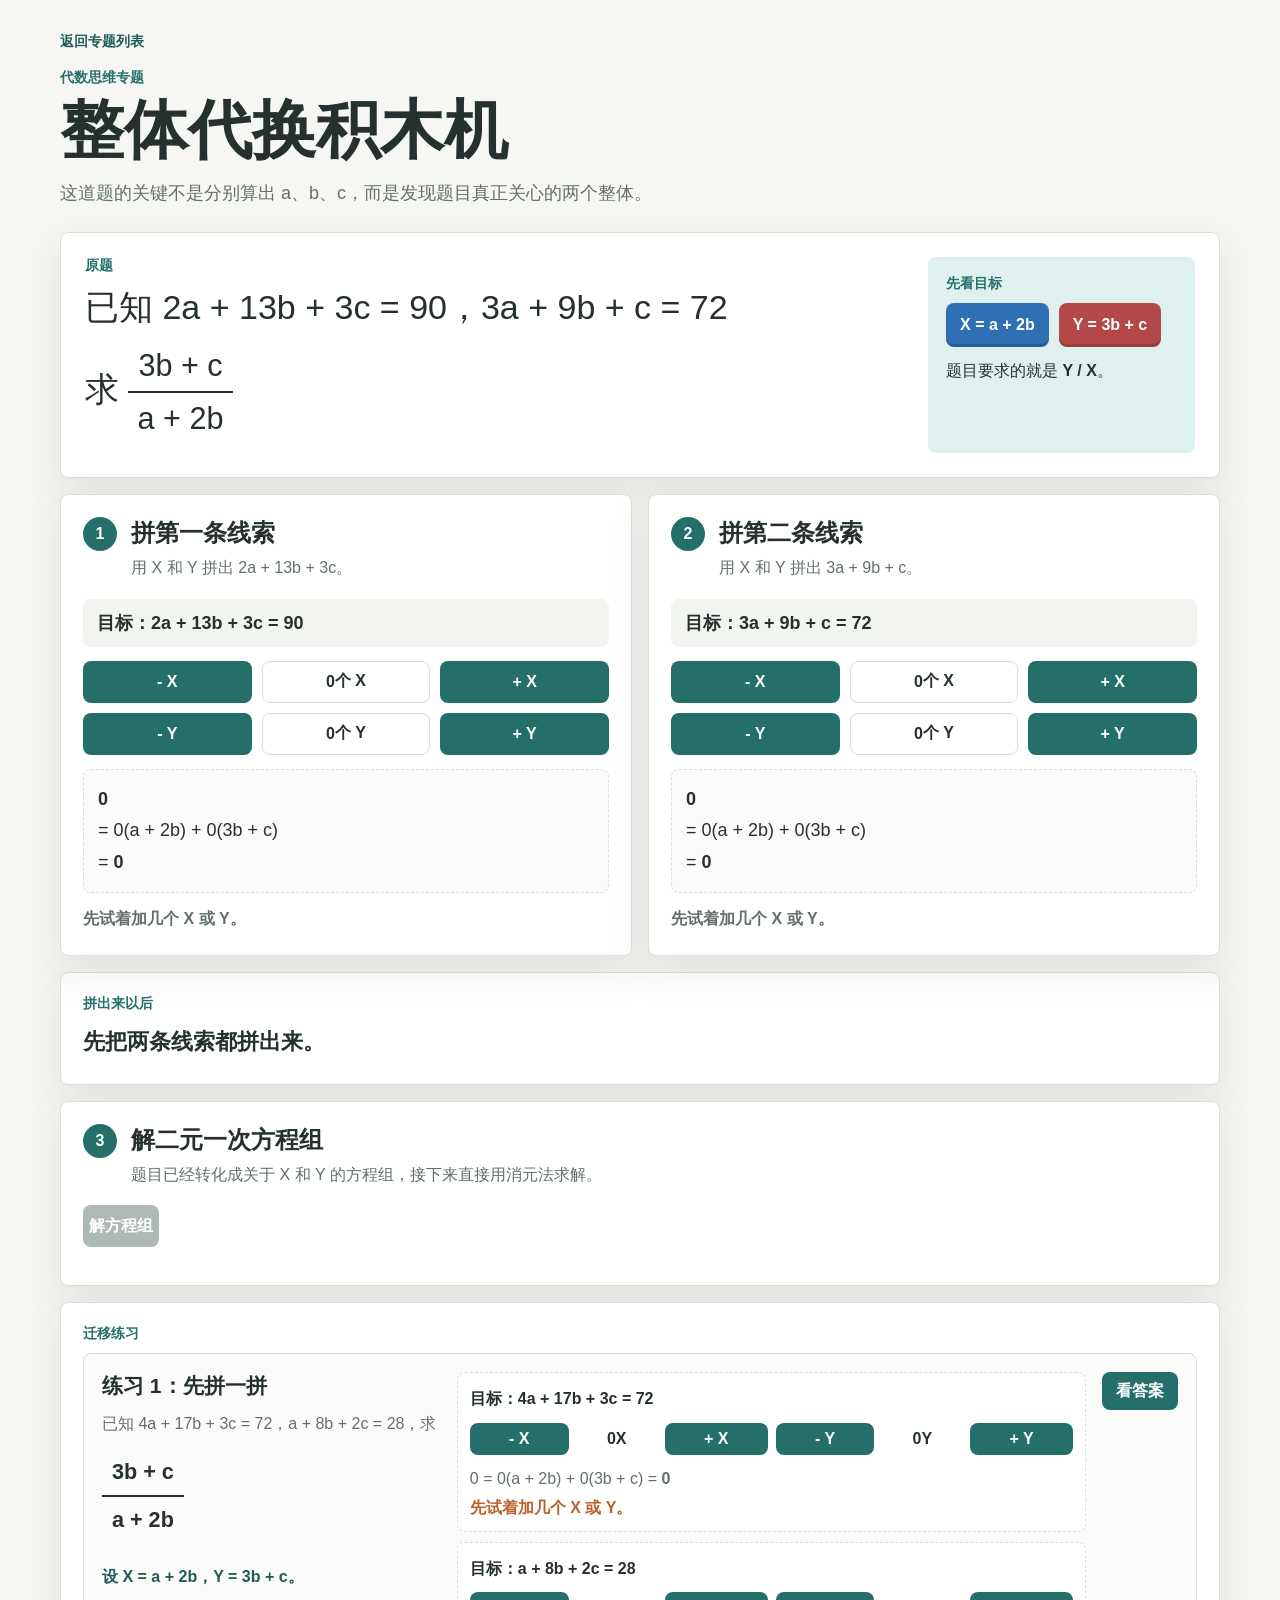
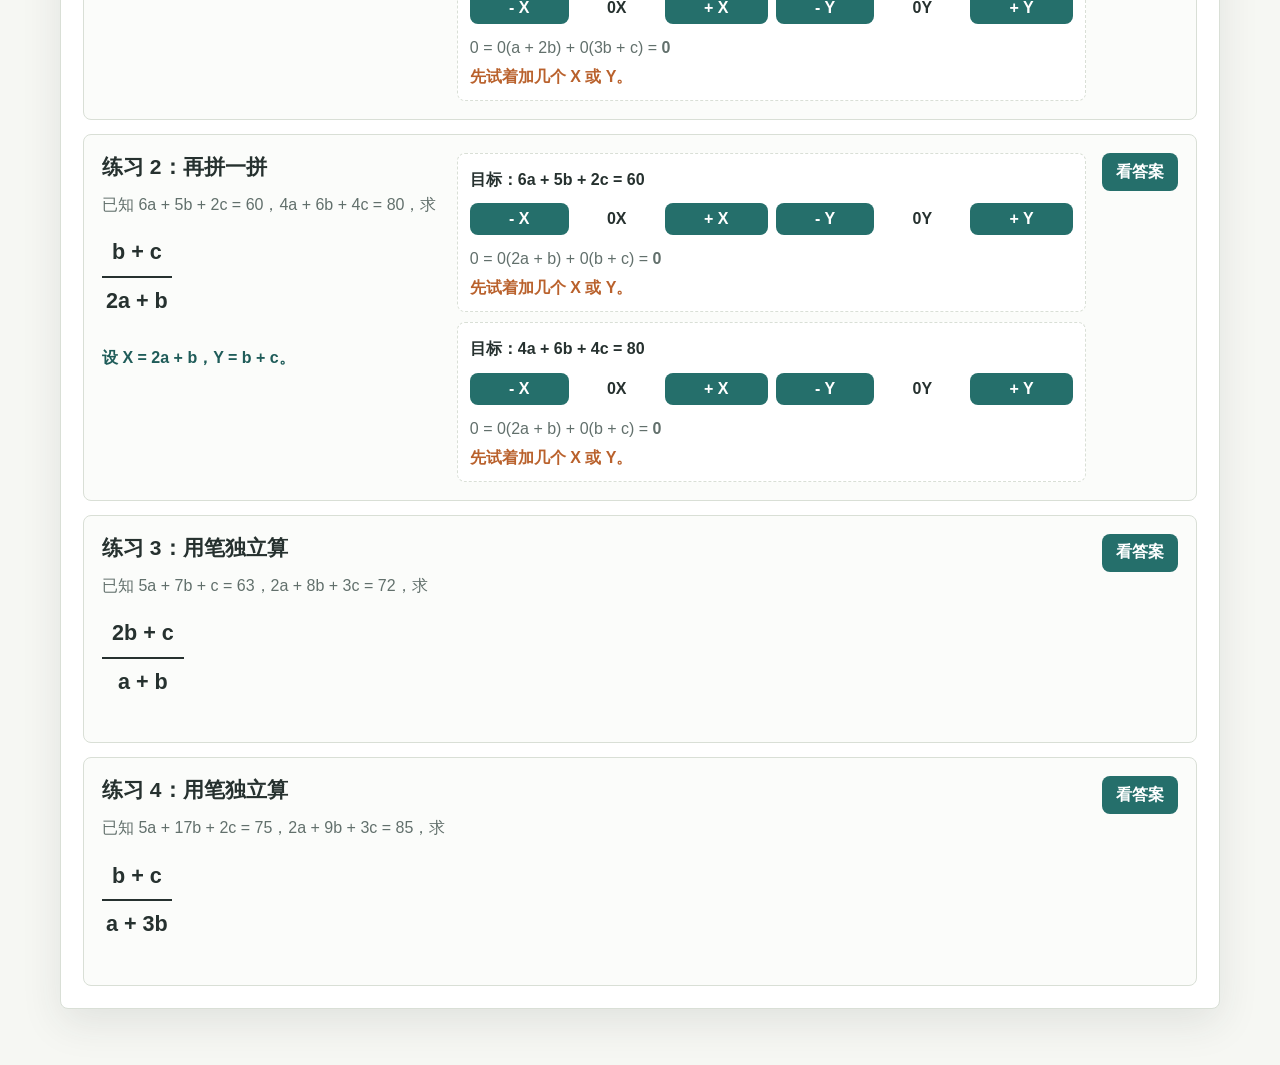
==== topics/01_algebra-substitution/index.html @ 080b40d2 "Add first algebra substitution lab" ====
<!doctype html>
<html lang="zh-CN">
  <head>
    <meta charset="utf-8">
    <meta name="viewport" content="width=device-width, initial-scale=1">
    <title>整体代换积木机</title>
    <link rel="stylesheet" href="../../assets/styles/base.css">
    <link rel="stylesheet" href="style.css">
  </head>
  <body>
    <main class="lab-shell">
      <header class="lab-header">
        <a class="back-link" href="../../index.html">返回专题列表</a>
        <p class="eyebrow">代数思维专题</p>
        <h1>整体代换积木机</h1>
        <p class="intro-text">
          这道题的关键不是分别算出 a、b、c，而是发现题目真正关心的两个整体。
        </p>
      </header>

      <section class="problem-panel" aria-label="原题">
        <div>
          <p class="section-label">原题</p>
          <p class="formula">已知 2a + 13b + 3c = 90，3a + 9b + c = 72</p>
          <p class="formula">求 <span class="fraction"><span>3b + c</span><span>a + 2b</span></span></p>
        </div>
        <div class="idea-box">
          <p class="section-label">先看目标</p>
          <div class="block-row">
            <span class="math-block blue">X = a + 2b</span>
            <span class="math-block red">Y = 3b + c</span>
          </div>
          <p>题目要求的就是 <strong>Y / X</strong>。</p>
        </div>
      </section>

      <section class="workspace">
        <article class="step-card">
          <div class="step-head">
            <span class="step-number">1</span>
            <div>
              <h2>拼第一条线索</h2>
              <p>用 X 和 Y 拼出 2a + 13b + 3c。</p>
            </div>
          </div>
          <div class="target-line">目标：2a + 13b + 3c = 90</div>
          <div class="builder" data-builder="first">
            <div class="controls">
              <button type="button" data-action="minus-x">- X</button>
              <span class="count-pill"><span data-count="x">0</span> 个 X</span>
              <button type="button" data-action="plus-x">+ X</button>
              <button type="button" data-action="minus-y">- Y</button>
              <span class="count-pill"><span data-count="y">0</span> 个 Y</span>
              <button type="button" data-action="plus-y">+ Y</button>
            </div>
            <div class="expanded" data-expanded></div>
            <div class="match-status" data-status></div>
          </div>
        </article>

        <article class="step-card">
          <div class="step-head">
            <span class="step-number">2</span>
            <div>
              <h2>拼第二条线索</h2>
              <p>用 X 和 Y 拼出 3a + 9b + c。</p>
            </div>
          </div>
          <div class="target-line">目标：3a + 9b + c = 72</div>
          <div class="builder" data-builder="second">
            <div class="controls">
              <button type="button" data-action="minus-x">- X</button>
              <span class="count-pill"><span data-count="x">0</span> 个 X</span>
              <button type="button" data-action="plus-x">+ X</button>
              <button type="button" data-action="minus-y">- Y</button>
              <span class="count-pill"><span data-count="y">0</span> 个 Y</span>
              <button type="button" data-action="plus-y">+ Y</button>
            </div>
            <div class="expanded" data-expanded></div>
            <div class="match-status" data-status></div>
          </div>
        </article>
      </section>

      <section class="reduced-panel" aria-live="polite">
        <p class="section-label">拼出来以后</p>
        <div id="reducedEquations" class="reduced-equations">
          先把两条线索都拼出来。
        </div>
      </section>

      <section class="solver-panel">
        <div class="step-head">
          <span class="step-number">3</span>
          <div>
            <h2>解二元一次方程组</h2>
            <p>题目已经转化成关于 X 和 Y 的方程组，接下来直接用消元法求解。</p>
          </div>
        </div>

        <button id="solveButton" class="primary-action" type="button" disabled>解方程组</button>
        <div id="solutionSteps" class="solution-steps"></div>
      </section>

      <section class="practice-panel">
        <p class="section-label">迁移练习</p>
        <div class="practice-list">
          <article class="practice-card practice-card-guided" data-practice="practice-1">
            <div class="practice-main">
              <h2>练习 1：先拼一拼</h2>
              <p>已知 4a + 17b + 3c = 72，a + 8b + 2c = 28，求</p>
              <p class="practice-target">
                <span class="fraction"><span>3b + c</span><span>a + 2b</span></span>
              </p>
              <p class="practice-hint">设 X = a + 2b，Y = 3b + c。</p>
            </div>
            <div class="practice-builders">
              <div class="mini-builder" data-practice-builder="practice-1-a">
                <p class="mini-target">目标：4a + 17b + 3c = 72</p>
                <div class="mini-controls">
                  <button type="button" data-action="minus-x">- X</button>
                  <span><span data-count="x">0</span>X</span>
                  <button type="button" data-action="plus-x">+ X</button>
                  <button type="button" data-action="minus-y">- Y</button>
                  <span><span data-count="y">0</span>Y</span>
                  <button type="button" data-action="plus-y">+ Y</button>
                </div>
                <div class="mini-expanded" data-expanded></div>
                <div class="mini-status" data-status></div>
              </div>
              <div class="mini-builder" data-practice-builder="practice-1-b">
                <p class="mini-target">目标：a + 8b + 2c = 28</p>
                <div class="mini-controls">
                  <button type="button" data-action="minus-x">- X</button>
                  <span><span data-count="x">0</span>X</span>
                  <button type="button" data-action="plus-x">+ X</button>
                  <button type="button" data-action="minus-y">- Y</button>
                  <span><span data-count="y">0</span>Y</span>
                  <button type="button" data-action="plus-y">+ Y</button>
                </div>
                <div class="mini-expanded" data-expanded></div>
                <div class="mini-status" data-status></div>
              </div>
            </div>
            <button type="button" data-toggle-answer="practice-1">看答案</button>
            <div id="practice-1" class="practice-answer" hidden>
              设 X = a + 2b，Y = 3b + c。原条件变成 4X + 3Y = 72，X + 2Y = 28。
              解得 X = 12，Y = 8，所以 Y / X = 2 / 3。
            </div>
          </article>

          <article class="practice-card practice-card-guided" data-practice="practice-2">
            <div class="practice-main">
              <h2>练习 2：再拼一拼</h2>
              <p>已知 6a + 5b + 2c = 60，4a + 6b + 4c = 80，求</p>
              <p class="practice-target">
                <span class="fraction"><span>b + c</span><span>2a + b</span></span>
              </p>
              <p class="practice-hint">设 X = 2a + b，Y = b + c。</p>
            </div>
            <div class="practice-builders">
              <div class="mini-builder" data-practice-builder="practice-2-a">
                <p class="mini-target">目标：6a + 5b + 2c = 60</p>
                <div class="mini-controls">
                  <button type="button" data-action="minus-x">- X</button>
                  <span><span data-count="x">0</span>X</span>
                  <button type="button" data-action="plus-x">+ X</button>
                  <button type="button" data-action="minus-y">- Y</button>
                  <span><span data-count="y">0</span>Y</span>
                  <button type="button" data-action="plus-y">+ Y</button>
                </div>
                <div class="mini-expanded" data-expanded></div>
                <div class="mini-status" data-status></div>
              </div>
              <div class="mini-builder" data-practice-builder="practice-2-b">
                <p class="mini-target">目标：4a + 6b + 4c = 80</p>
                <div class="mini-controls">
                  <button type="button" data-action="minus-x">- X</button>
                  <span><span data-count="x">0</span>X</span>
                  <button type="button" data-action="plus-x">+ X</button>
                  <button type="button" data-action="minus-y">- Y</button>
                  <span><span data-count="y">0</span>Y</span>
                  <button type="button" data-action="plus-y">+ Y</button>
                </div>
                <div class="mini-expanded" data-expanded></div>
                <div class="mini-status" data-status></div>
              </div>
            </div>
            <button type="button" data-toggle-answer="practice-2">看答案</button>
            <div id="practice-2" class="practice-answer" hidden>
              设 X = 2a + b，Y = b + c。原条件变成 3X + 2Y = 60，2X + 4Y = 80。
              解得 X = 10，Y = 15，所以 Y / X = 3 / 2。
            </div>
          </article>

          <article class="practice-card">
            <div class="practice-main">
              <h2>练习 3：用笔独立算</h2>
              <p>已知 5a + 7b + c = 63，2a + 8b + 3c = 72，求</p>
              <p class="practice-target">
                <span class="fraction"><span>2b + c</span><span>a + b</span></span>
              </p>
            </div>
            <button type="button" data-toggle-answer="practice-3">看答案</button>
            <div id="practice-3" class="practice-answer" hidden>
              设 X = a + b，Y = 2b + c。原条件变成 5X + Y = 63，2X + 3Y = 72。
              解得 X = 9，Y = 18，所以 Y / X = 2。
            </div>
          </article>

          <article class="practice-card">
            <div class="practice-main">
              <h2>练习 4：用笔独立算</h2>
              <p>已知 5a + 17b + 2c = 75，2a + 9b + 3c = 85，求</p>
              <p class="practice-target">
                <span class="fraction"><span>b + c</span><span>a + 3b</span></span>
              </p>
            </div>
            <button type="button" data-toggle-answer="practice-4">看答案</button>
            <div id="practice-4" class="practice-answer" hidden>
              设 X = a + 3b，Y = b + c。原条件变成 5X + 2Y = 75，2X + 3Y = 85。
              解得 X = 5，Y = 25，所以 Y / X = 5。
            </div>
          </article>
        </div>
      </section>
    </main>

    <script src="main.js"></script>
  </body>
</html>
---- assets/styles/base.css ----
:root {
  color-scheme: light;
  --bg: #f6f7f3;
  --panel: #ffffff;
  --ink: #26312f;
  --muted: #62706c;
  --line: #d9dfd6;
  --accent: #256f6b;
  --accent-strong: #1f5c59;
  --accent-soft: #dff1ee;
  --warn: #b9612c;
  --shadow: 0 14px 40px rgba(37, 49, 47, 0.1);
  font-family: "Microsoft YaHei", "PingFang SC", "Segoe UI", sans-serif;
}

* {
  box-sizing: border-box;
}

body {
  margin: 0;
  min-height: 100vh;
  background: var(--bg);
  color: var(--ink);
}

a {
  color: inherit;
  text-decoration: none;
}

button,
input {
  font: inherit;
}

.shell {
  width: min(1120px, calc(100vw - 32px));
  margin: 0 auto;
  padding: 48px 0;
}

.intro {
  max-width: 780px;
  margin-bottom: 28px;
}

.eyebrow {
  margin: 0 0 10px;
  color: var(--accent);
  font-size: 14px;
  font-weight: 700;
}

h1,
h2,
p {
  margin-top: 0;
}

h1 {
  margin-bottom: 14px;
  font-size: clamp(34px, 6vw, 64px);
  line-height: 1.05;
  letter-spacing: 0;
}

.intro-text {
  color: var(--muted);
  font-size: 18px;
  line-height: 1.75;
}

.topic-grid {
  display: grid;
  grid-template-columns: repeat(3, minmax(0, 1fr));
  gap: 16px;
}

.topic-card {
  min-height: 210px;
  padding: 22px;
  border: 1px solid var(--line);
  border-radius: 8px;
  background: var(--panel);
  box-shadow: var(--shadow);
}

.topic-card.is-ready {
  border-color: rgba(37, 111, 107, 0.4);
}

.topic-card h2 {
  margin-bottom: 12px;
  font-size: 24px;
  line-height: 1.25;
}

.topic-card p {
  color: var(--muted);
  line-height: 1.7;
}

.topic-status {
  display: inline-block;
  margin-bottom: 16px;
  color: var(--accent-strong);
  font-size: 13px;
  font-weight: 700;
}

@media (max-width: 820px) {
  .shell {
    width: min(100% - 24px, 680px);
    padding: 28px 0;
  }

  .topic-grid {
    grid-template-columns: 1fr;
  }
}
---- topics/01_algebra-substitution/style.css ----
.lab-shell {
  width: min(1160px, calc(100vw - 32px));
  margin: 0 auto;
  padding: 32px 0 56px;
}

.lab-header {
  max-width: 880px;
  margin-bottom: 22px;
}

.back-link {
  display: inline-flex;
  margin-bottom: 18px;
  color: var(--accent-strong);
  font-size: 14px;
  font-weight: 700;
}

.problem-panel,
.reduced-panel,
.solver-panel,
.practice-panel,
.step-card {
  border: 1px solid var(--line);
  border-radius: 8px;
  background: var(--panel);
  box-shadow: var(--shadow);
}

.problem-panel {
  display: grid;
  grid-template-columns: minmax(0, 1.7fr) minmax(240px, 0.55fr);
  gap: 18px;
  padding: 24px;
  margin-bottom: 16px;
}

.section-label {
  margin-bottom: 10px;
  color: var(--accent);
  font-size: 14px;
  font-weight: 800;
}

.formula {
  margin-bottom: 14px;
  font-size: clamp(22px, 4vw, 34px);
  line-height: 1.35;
}

.fraction {
  display: inline-grid;
  vertical-align: middle;
  text-align: center;
  font-size: 0.9em;
}

.fraction span:first-child {
  padding: 0 10px 5px;
  border-bottom: 2px solid currentColor;
}

.fraction span:last-child {
  padding-top: 5px;
}

.idea-box {
  padding: 18px;
  border-radius: 8px;
  background: var(--accent-soft);
}

.block-row {
  display: flex;
  flex-wrap: wrap;
  gap: 10px;
  margin-bottom: 14px;
}

.math-block {
  display: inline-flex;
  min-height: 44px;
  align-items: center;
  justify-content: center;
  padding: 10px 14px;
  border-radius: 8px;
  color: #fff;
  font-weight: 800;
  box-shadow: inset 0 -3px 0 rgba(0, 0, 0, 0.16);
}

.math-block.blue {
  background: #2f6fb3;
}

.math-block.red {
  background: #b44747;
}

.workspace {
  display: grid;
  grid-template-columns: repeat(2, minmax(0, 1fr));
  gap: 16px;
  margin-bottom: 16px;
}

.step-card,
.reduced-panel,
.solver-panel,
.practice-panel {
  padding: 22px;
}

.step-head {
  display: flex;
  gap: 14px;
  align-items: flex-start;
  margin-bottom: 18px;
}

.step-head h2 {
  margin-bottom: 6px;
  font-size: 24px;
}

.step-head p {
  margin-bottom: 0;
  color: var(--muted);
  line-height: 1.6;
}

.step-number {
  display: inline-flex;
  width: 34px;
  height: 34px;
  flex: 0 0 34px;
  align-items: center;
  justify-content: center;
  border-radius: 50%;
  background: var(--accent);
  color: #fff;
  font-weight: 800;
}

.target-line {
  margin-bottom: 14px;
  padding: 12px 14px;
  border-radius: 8px;
  background: #f2f4ef;
  font-size: 18px;
  font-weight: 800;
}

.controls {
  display: grid;
  grid-template-columns: repeat(3, minmax(0, 1fr));
  gap: 10px;
  margin-bottom: 14px;
}

.controls button,
.primary-action {
  min-height: 42px;
  border: 0;
  border-radius: 8px;
  background: var(--accent);
  color: #fff;
  cursor: pointer;
  font-weight: 800;
}

.controls button:hover,
.primary-action:hover {
  background: var(--accent-strong);
}

.controls button:disabled,
.primary-action:disabled {
  cursor: not-allowed;
  background: #aeb8b5;
}

.count-pill {
  display: inline-flex;
  min-height: 42px;
  align-items: center;
  justify-content: center;
  border: 1px solid var(--line);
  border-radius: 8px;
  background: #fff;
  font-weight: 800;
}

.expanded,
.match-status,
.reduced-equations,
.solution-steps {
  line-height: 1.75;
}

.expanded {
  min-height: 80px;
  padding: 14px;
  border: 1px dashed var(--line);
  border-radius: 8px;
  background: #fbfcfa;
  font-size: 18px;
}

.match-status {
  margin-top: 12px;
  color: var(--muted);
  font-weight: 700;
}

.match-status.success {
  color: var(--accent-strong);
}

.match-status.warning {
  color: var(--warn);
}

.reduced-panel,
.solver-panel {
  margin-bottom: 16px;
}

.reduced-equations {
  display: grid;
  gap: 8px;
  font-size: 22px;
  font-weight: 800;
}

.solution-steps {
  margin-top: 16px;
  display: grid;
  gap: 10px;
  font-size: 20px;
}

.solution-line {
  padding: 12px 14px;
  border-radius: 8px;
  background: #f2f4ef;
}

.answer-line {
  padding: 14px;
  border-radius: 8px;
  background: var(--accent-soft);
  color: var(--accent-strong);
  font-size: 24px;
  font-weight: 900;
}

.practice-list {
  display: grid;
  gap: 14px;
}

.practice-card {
  display: grid;
  grid-template-columns: minmax(220px, 0.7fr) minmax(0, 1.3fr) auto;
  gap: 16px;
  align-items: start;
  padding: 18px;
  border: 1px solid var(--line);
  border-radius: 8px;
  background: #fbfcfa;
}

.practice-card:not(.practice-card-guided) {
  grid-template-columns: minmax(0, 1fr) auto;
}

.practice-card h2 {
  margin-bottom: 10px;
  font-size: 21px;
}

.practice-card p {
  color: var(--muted);
  line-height: 1.7;
}

.practice-target {
  color: var(--ink) !important;
  font-size: 24px;
  font-weight: 800;
}

.practice-hint {
  color: var(--accent-strong) !important;
  font-weight: 800;
}

.practice-card button {
  min-height: 38px;
  margin-bottom: 12px;
  padding: 0 14px;
  border: 0;
  border-radius: 8px;
  background: var(--accent);
  color: #fff;
  cursor: pointer;
  font-weight: 800;
}

.practice-card button:hover {
  background: var(--accent-strong);
}

.practice-answer {
  padding: 12px;
  border-radius: 8px;
  background: var(--accent-soft);
  color: var(--accent-strong);
  font-weight: 700;
  line-height: 1.75;
}

.practice-answer {
  grid-column: 1 / -1;
}

.practice-builders {
  display: grid;
  gap: 10px;
}

.mini-builder {
  padding: 12px;
  border: 1px dashed var(--line);
  border-radius: 8px;
  background: #fff;
}

.mini-target {
  margin-bottom: 10px;
  color: var(--ink) !important;
  font-weight: 800;
}

.mini-controls {
  display: grid;
  grid-template-columns: repeat(6, minmax(0, auto));
  gap: 8px;
  align-items: center;
  margin-bottom: 10px;
}

.mini-controls button {
  min-height: 32px;
  margin: 0;
  padding: 0 9px;
}

.mini-controls span {
  font-weight: 800;
  text-align: center;
}

.mini-expanded {
  color: var(--muted);
  line-height: 1.7;
}

.mini-status {
  margin-top: 6px;
  color: var(--warn);
  font-weight: 800;
}

.mini-status.success {
  color: var(--accent-strong);
}

@media (max-width: 860px) {
  .problem-panel,
  .workspace,
  .practice-card,
  .practice-card:not(.practice-card-guided) {
    grid-template-columns: 1fr;
  }

  .controls {
    grid-template-columns: repeat(2, minmax(0, 1fr));
  }

  .mini-controls {
    grid-template-columns: repeat(3, minmax(0, 1fr));
  }
}
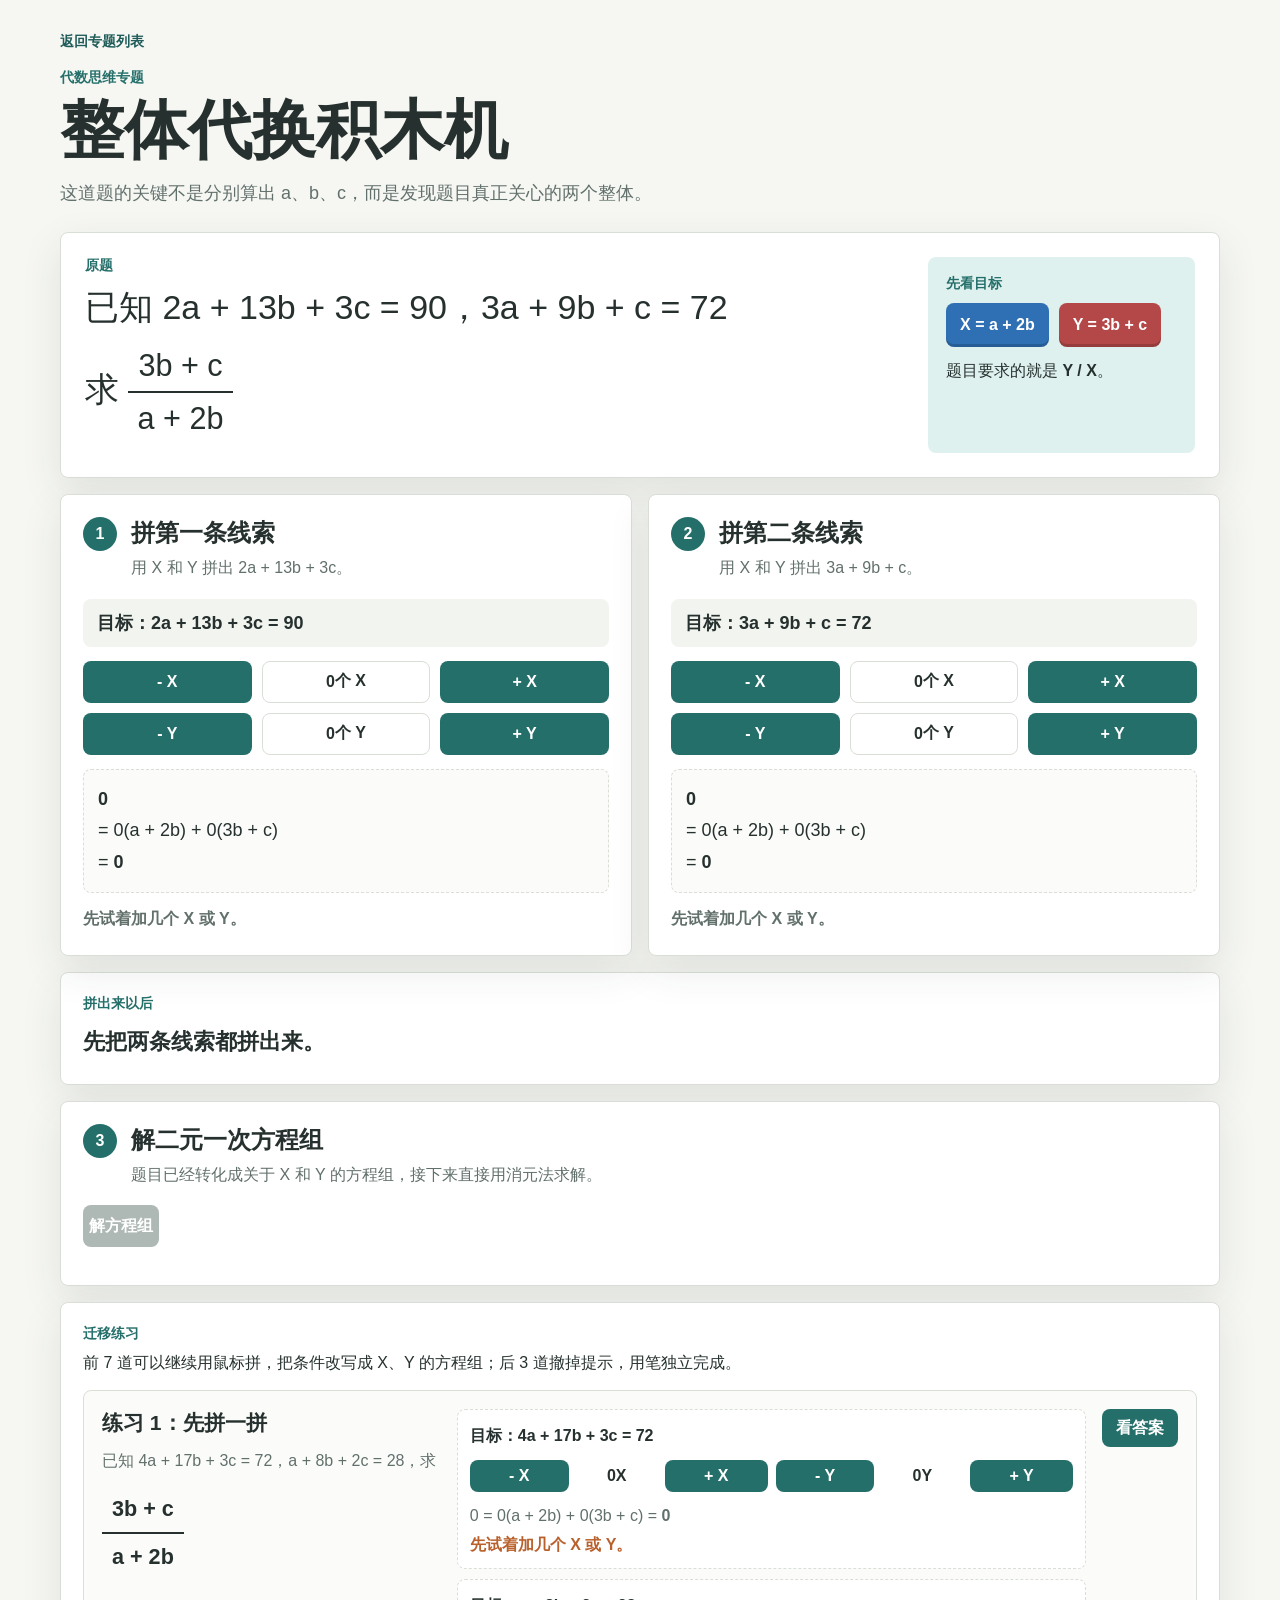
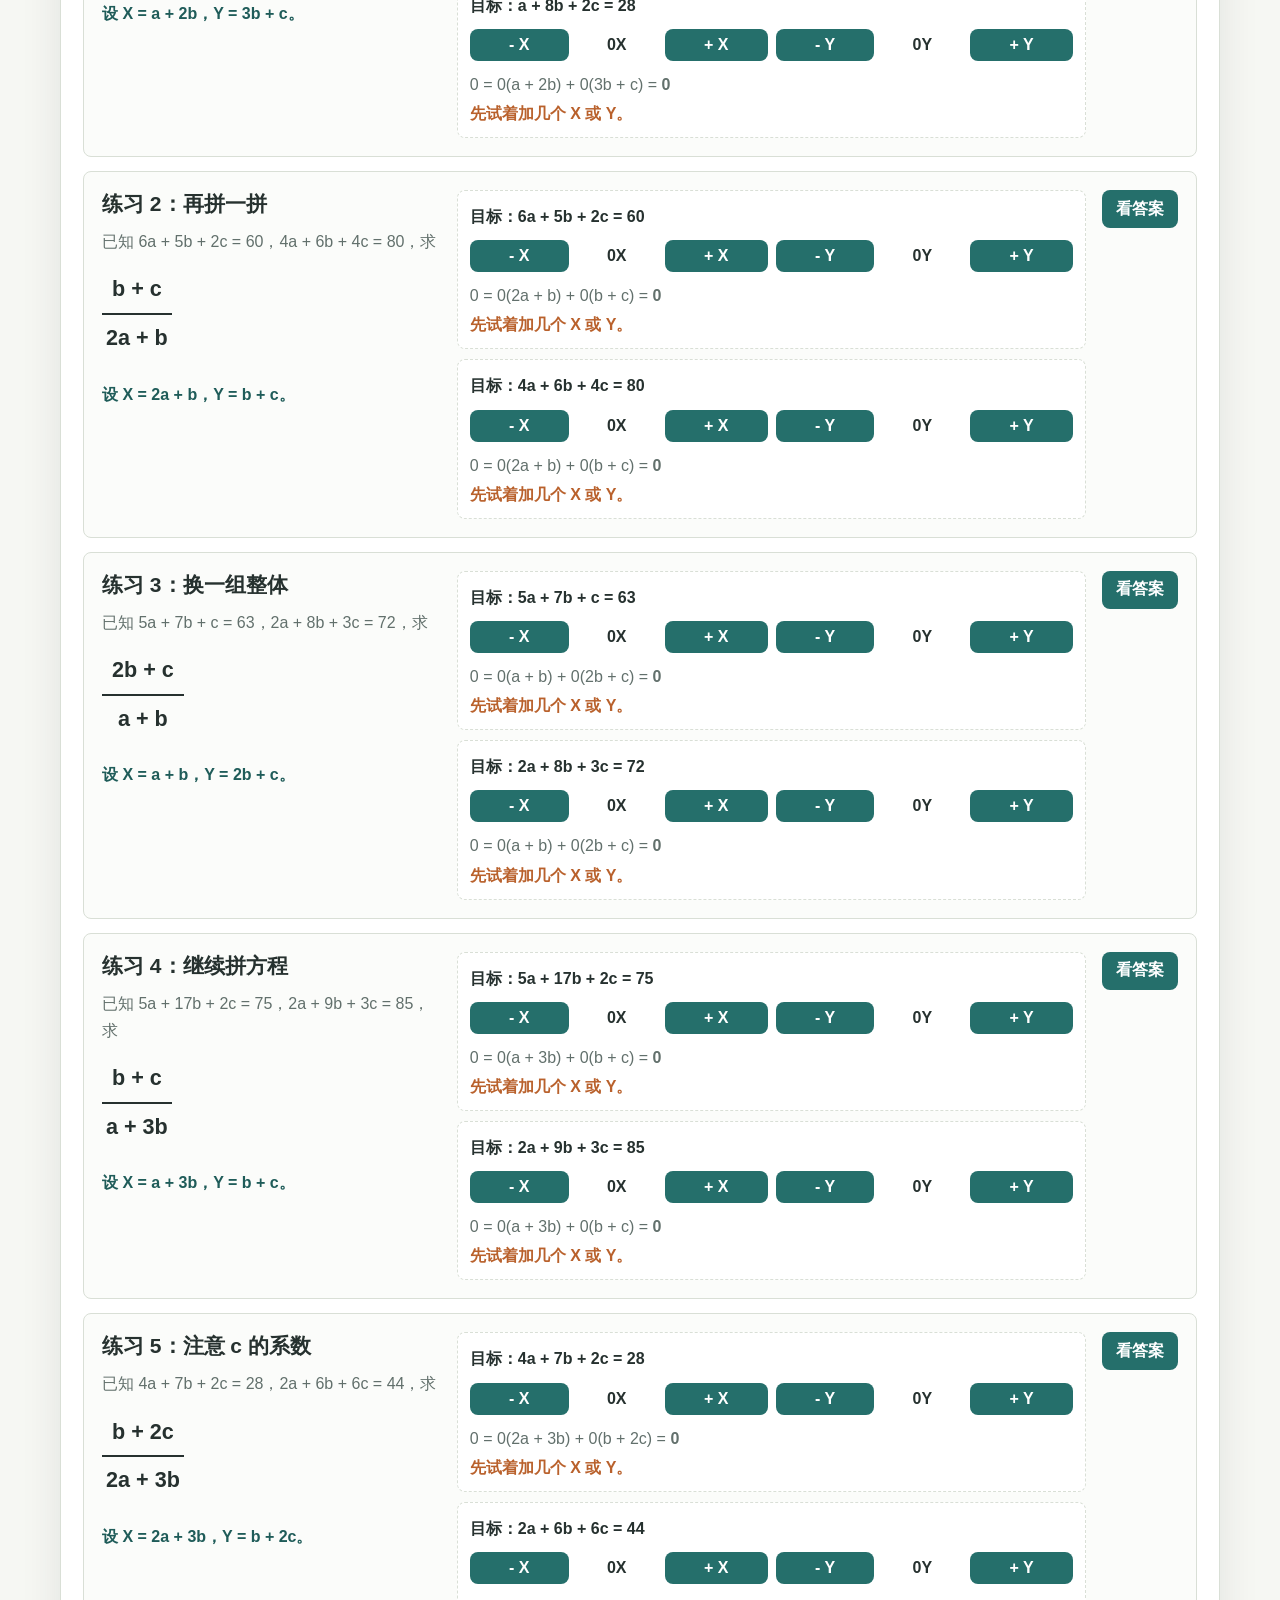
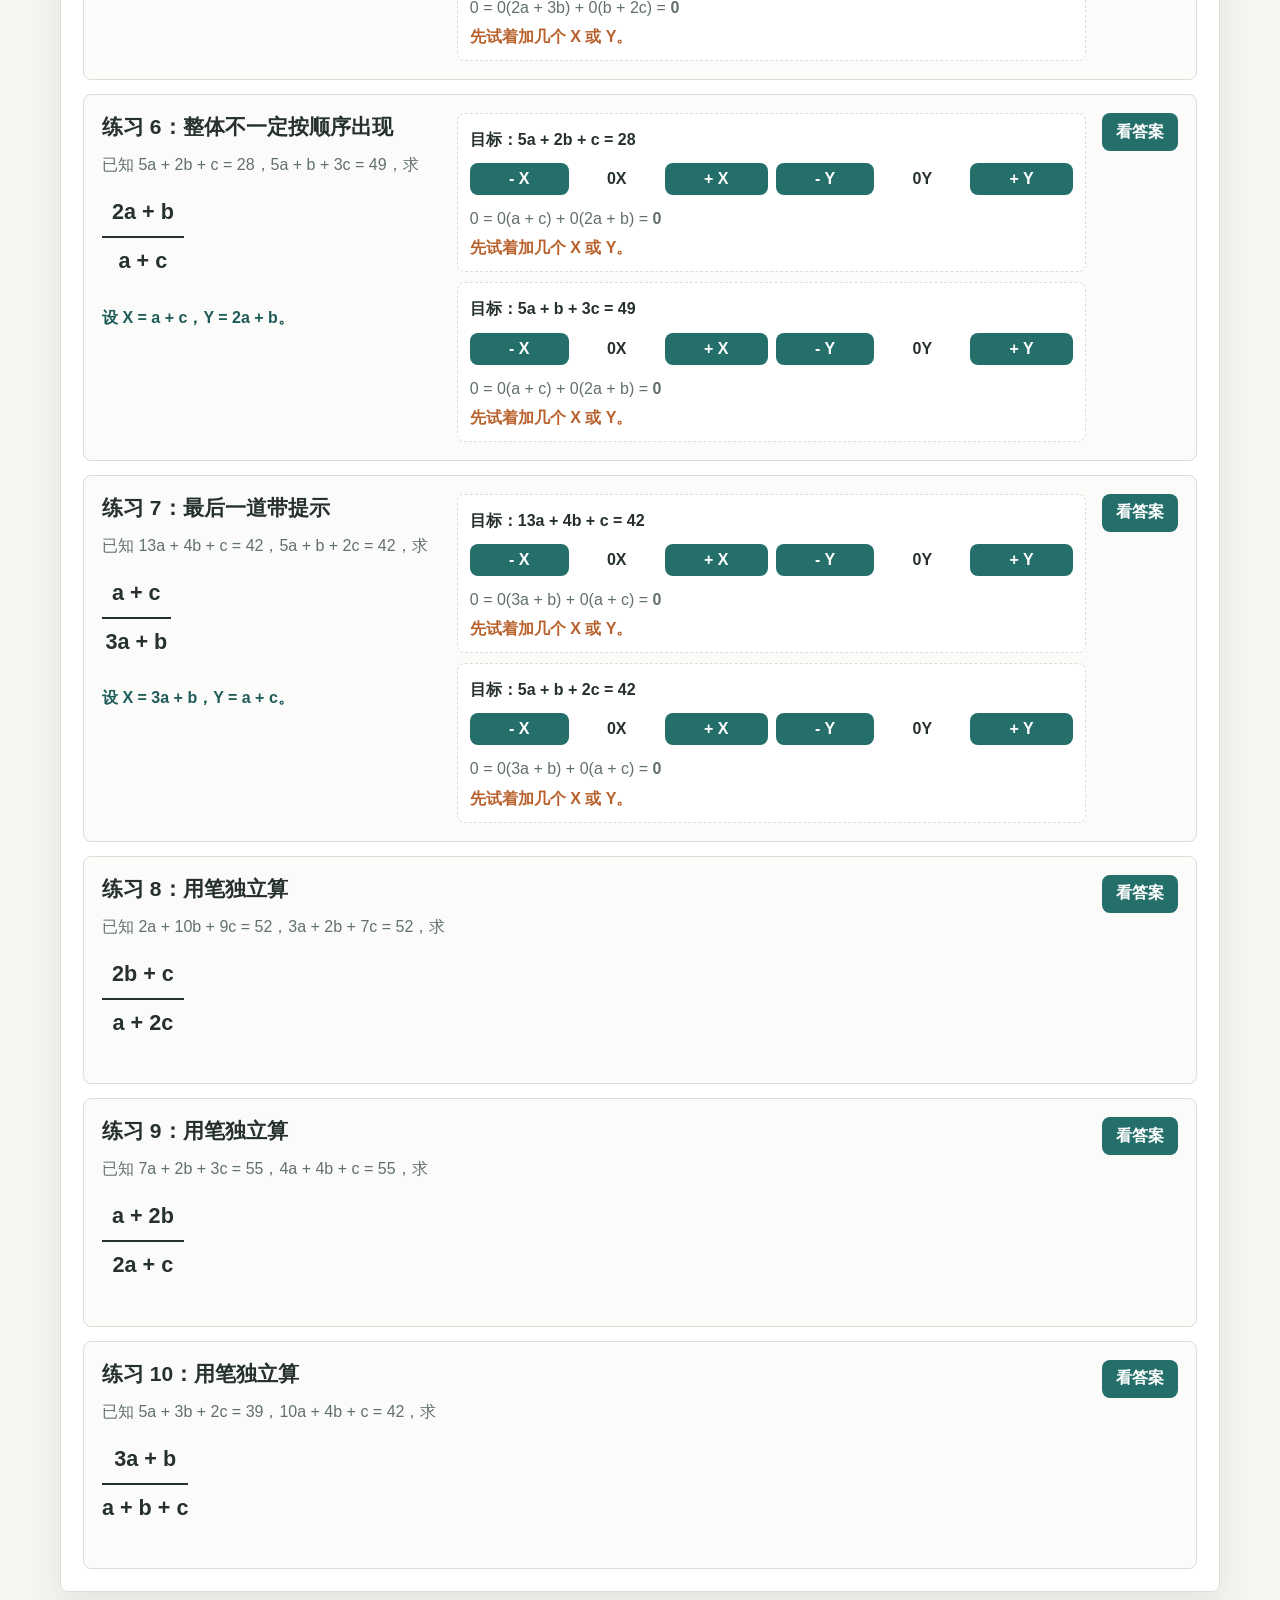
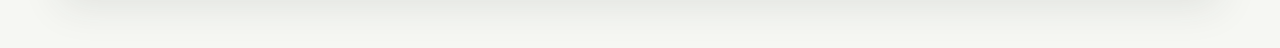
==== commit 8931ef57: "Expand algebra substitution practice set" ====
--- a/topics/01_algebra-substitution/index.html
+++ b/topics/01_algebra-substitution/index.html
@@ -104,128 +104,14 @@
 
       <section class="practice-panel">
         <p class="section-label">迁移练习</p>
-        <div class="practice-list">
-          <article class="practice-card practice-card-guided" data-practice="practice-1">
-            <div class="practice-main">
-              <h2>练习 1：先拼一拼</h2>
-              <p>已知 4a + 17b + 3c = 72，a + 8b + 2c = 28，求</p>
-              <p class="practice-target">
-                <span class="fraction"><span>3b + c</span><span>a + 2b</span></span>
-              </p>
-              <p class="practice-hint">设 X = a + 2b，Y = 3b + c。</p>
-            </div>
-            <div class="practice-builders">
-              <div class="mini-builder" data-practice-builder="practice-1-a">
-                <p class="mini-target">目标：4a + 17b + 3c = 72</p>
-                <div class="mini-controls">
-                  <button type="button" data-action="minus-x">- X</button>
-                  <span><span data-count="x">0</span>X</span>
-                  <button type="button" data-action="plus-x">+ X</button>
-                  <button type="button" data-action="minus-y">- Y</button>
-                  <span><span data-count="y">0</span>Y</span>
-                  <button type="button" data-action="plus-y">+ Y</button>
-                </div>
-                <div class="mini-expanded" data-expanded></div>
-                <div class="mini-status" data-status></div>
-              </div>
-              <div class="mini-builder" data-practice-builder="practice-1-b">
-                <p class="mini-target">目标：a + 8b + 2c = 28</p>
-                <div class="mini-controls">
-                  <button type="button" data-action="minus-x">- X</button>
-                  <span><span data-count="x">0</span>X</span>
-                  <button type="button" data-action="plus-x">+ X</button>
-                  <button type="button" data-action="minus-y">- Y</button>
-                  <span><span data-count="y">0</span>Y</span>
-                  <button type="button" data-action="plus-y">+ Y</button>
-                </div>
-                <div class="mini-expanded" data-expanded></div>
-                <div class="mini-status" data-status></div>
-              </div>
-            </div>
-            <button type="button" data-toggle-answer="practice-1">看答案</button>
-            <div id="practice-1" class="practice-answer" hidden>
-              设 X = a + 2b，Y = 3b + c。原条件变成 4X + 3Y = 72，X + 2Y = 28。
-              解得 X = 12，Y = 8，所以 Y / X = 2 / 3。
-            </div>
-          </article>
-
-          <article class="practice-card practice-card-guided" data-practice="practice-2">
-            <div class="practice-main">
-              <h2>练习 2：再拼一拼</h2>
-              <p>已知 6a + 5b + 2c = 60，4a + 6b + 4c = 80，求</p>
-              <p class="practice-target">
-                <span class="fraction"><span>b + c</span><span>2a + b</span></span>
-              </p>
-              <p class="practice-hint">设 X = 2a + b，Y = b + c。</p>
-            </div>
-            <div class="practice-builders">
-              <div class="mini-builder" data-practice-builder="practice-2-a">
-                <p class="mini-target">目标：6a + 5b + 2c = 60</p>
-                <div class="mini-controls">
-                  <button type="button" data-action="minus-x">- X</button>
-                  <span><span data-count="x">0</span>X</span>
-                  <button type="button" data-action="plus-x">+ X</button>
-                  <button type="button" data-action="minus-y">- Y</button>
-                  <span><span data-count="y">0</span>Y</span>
-                  <button type="button" data-action="plus-y">+ Y</button>
-                </div>
-                <div class="mini-expanded" data-expanded></div>
-                <div class="mini-status" data-status></div>
-              </div>
-              <div class="mini-builder" data-practice-builder="practice-2-b">
-                <p class="mini-target">目标：4a + 6b + 4c = 80</p>
-                <div class="mini-controls">
-                  <button type="button" data-action="minus-x">- X</button>
-                  <span><span data-count="x">0</span>X</span>
-                  <button type="button" data-action="plus-x">+ X</button>
-                  <button type="button" data-action="minus-y">- Y</button>
-                  <span><span data-count="y">0</span>Y</span>
-                  <button type="button" data-action="plus-y">+ Y</button>
-                </div>
-                <div class="mini-expanded" data-expanded></div>
-                <div class="mini-status" data-status></div>
-              </div>
-            </div>
-            <button type="button" data-toggle-answer="practice-2">看答案</button>
-            <div id="practice-2" class="practice-answer" hidden>
-              设 X = 2a + b，Y = b + c。原条件变成 3X + 2Y = 60，2X + 4Y = 80。
-              解得 X = 10，Y = 15，所以 Y / X = 3 / 2。
-            </div>
-          </article>
-
-          <article class="practice-card">
-            <div class="practice-main">
-              <h2>练习 3：用笔独立算</h2>
-              <p>已知 5a + 7b + c = 63，2a + 8b + 3c = 72，求</p>
-              <p class="practice-target">
-                <span class="fraction"><span>2b + c</span><span>a + b</span></span>
-              </p>
-            </div>
-            <button type="button" data-toggle-answer="practice-3">看答案</button>
-            <div id="practice-3" class="practice-answer" hidden>
-              设 X = a + b，Y = 2b + c。原条件变成 5X + Y = 63，2X + 3Y = 72。
-              解得 X = 9，Y = 18，所以 Y / X = 2。
-            </div>
-          </article>
-
-          <article class="practice-card">
-            <div class="practice-main">
-              <h2>练习 4：用笔独立算</h2>
-              <p>已知 5a + 17b + 2c = 75，2a + 9b + 3c = 85，求</p>
-              <p class="practice-target">
-                <span class="fraction"><span>b + c</span><span>a + 3b</span></span>
-              </p>
-            </div>
-            <button type="button" data-toggle-answer="practice-4">看答案</button>
-            <div id="practice-4" class="practice-answer" hidden>
-              设 X = a + 3b，Y = b + c。原条件变成 5X + 2Y = 75，2X + 3Y = 85。
-              解得 X = 5，Y = 25，所以 Y / X = 5。
-            </div>
-          </article>
-        </div>
+        <p class="practice-intro">
+          前 7 道可以继续用鼠标拼，把条件改写成 X、Y 的方程组；后 3 道撤掉提示，用笔独立完成。
+        </p>
+        <div class="practice-list" id="practiceList"></div>
       </section>
     </main>
 
     <script src="main.js"></script>
   </body>
 </html>
+
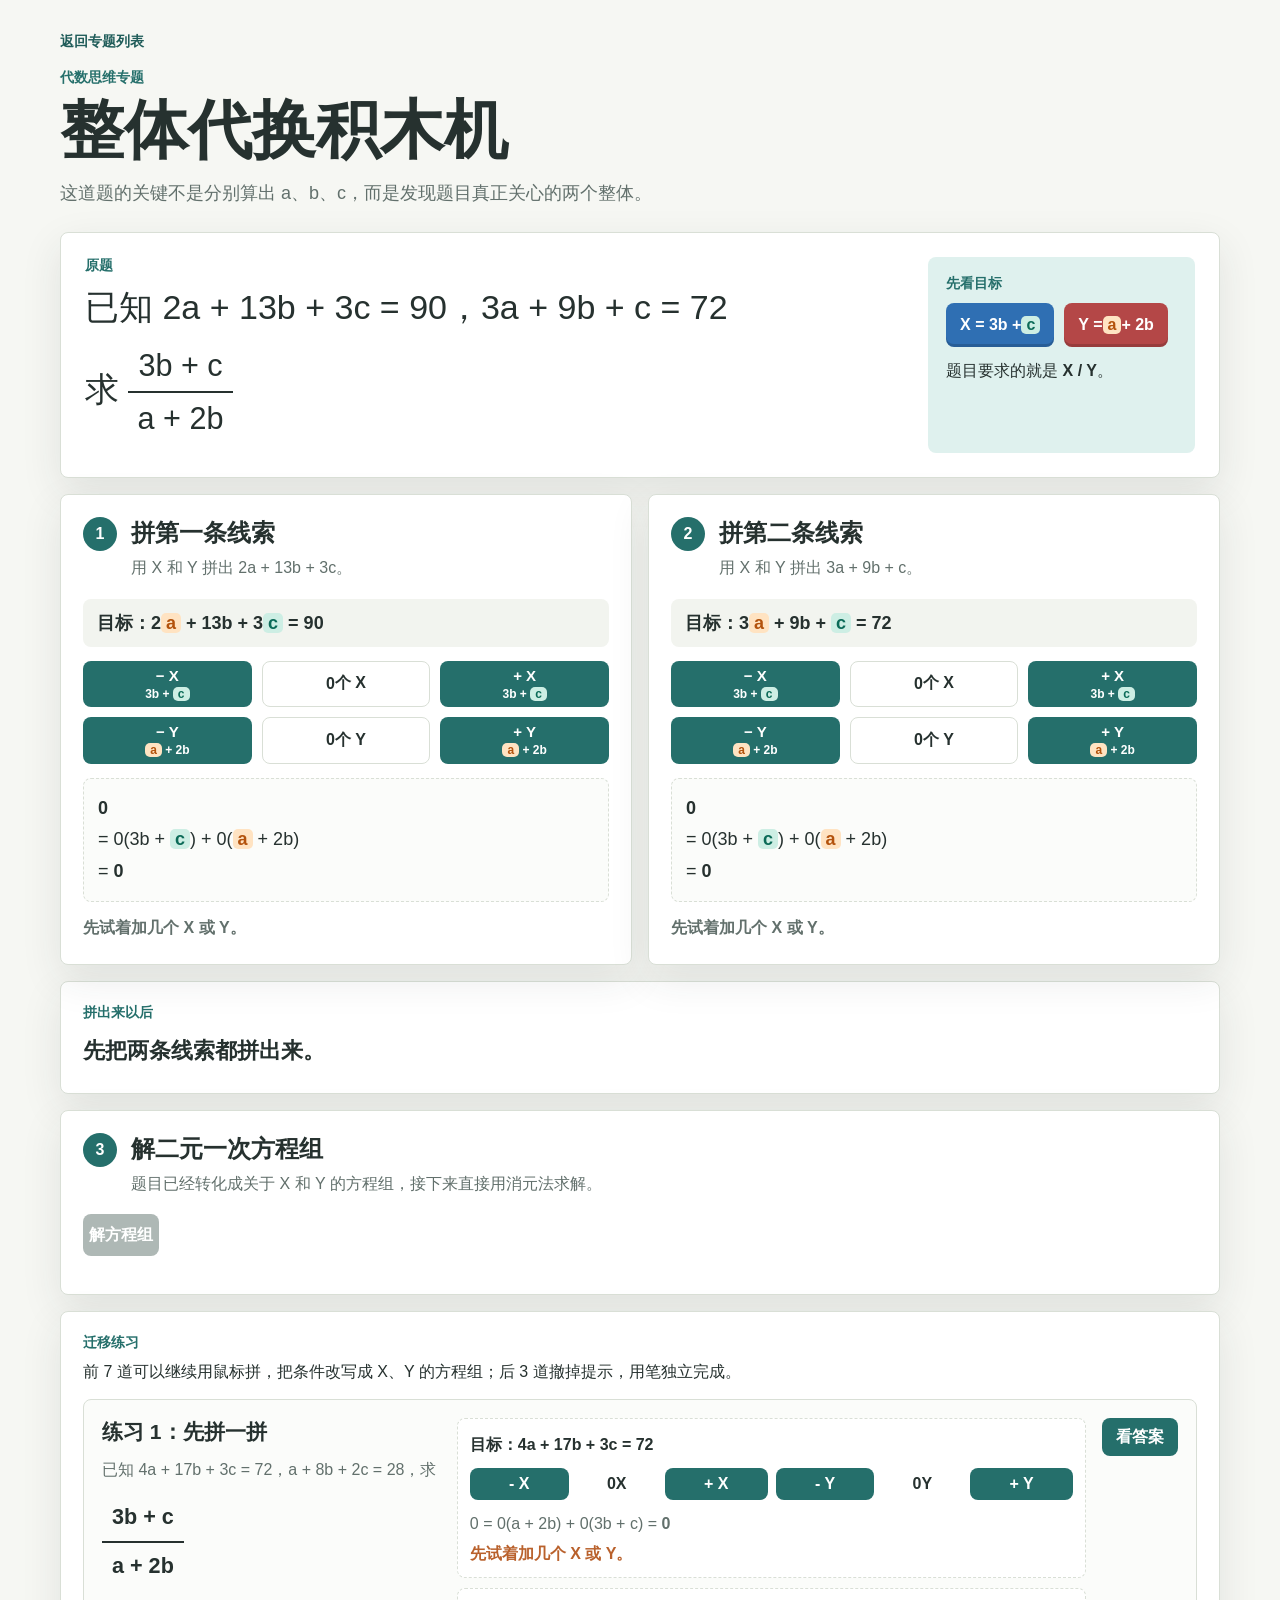
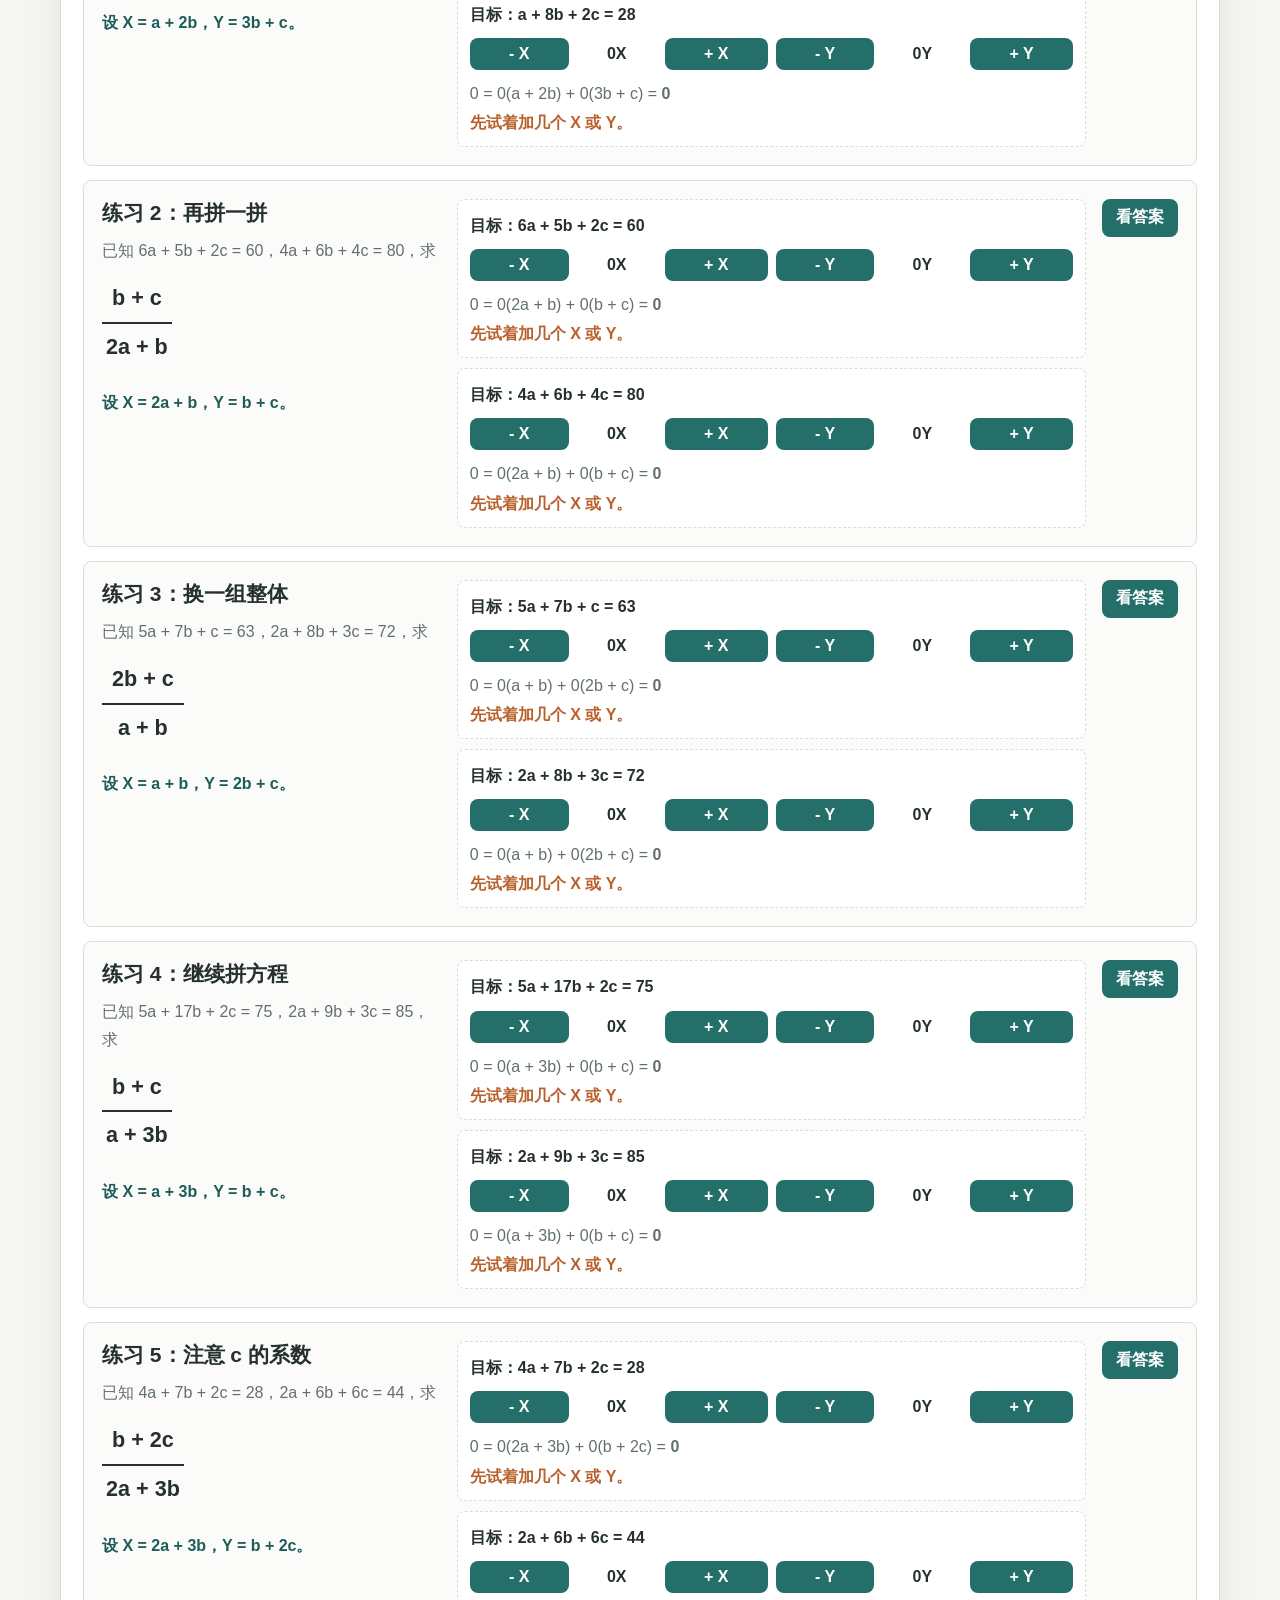
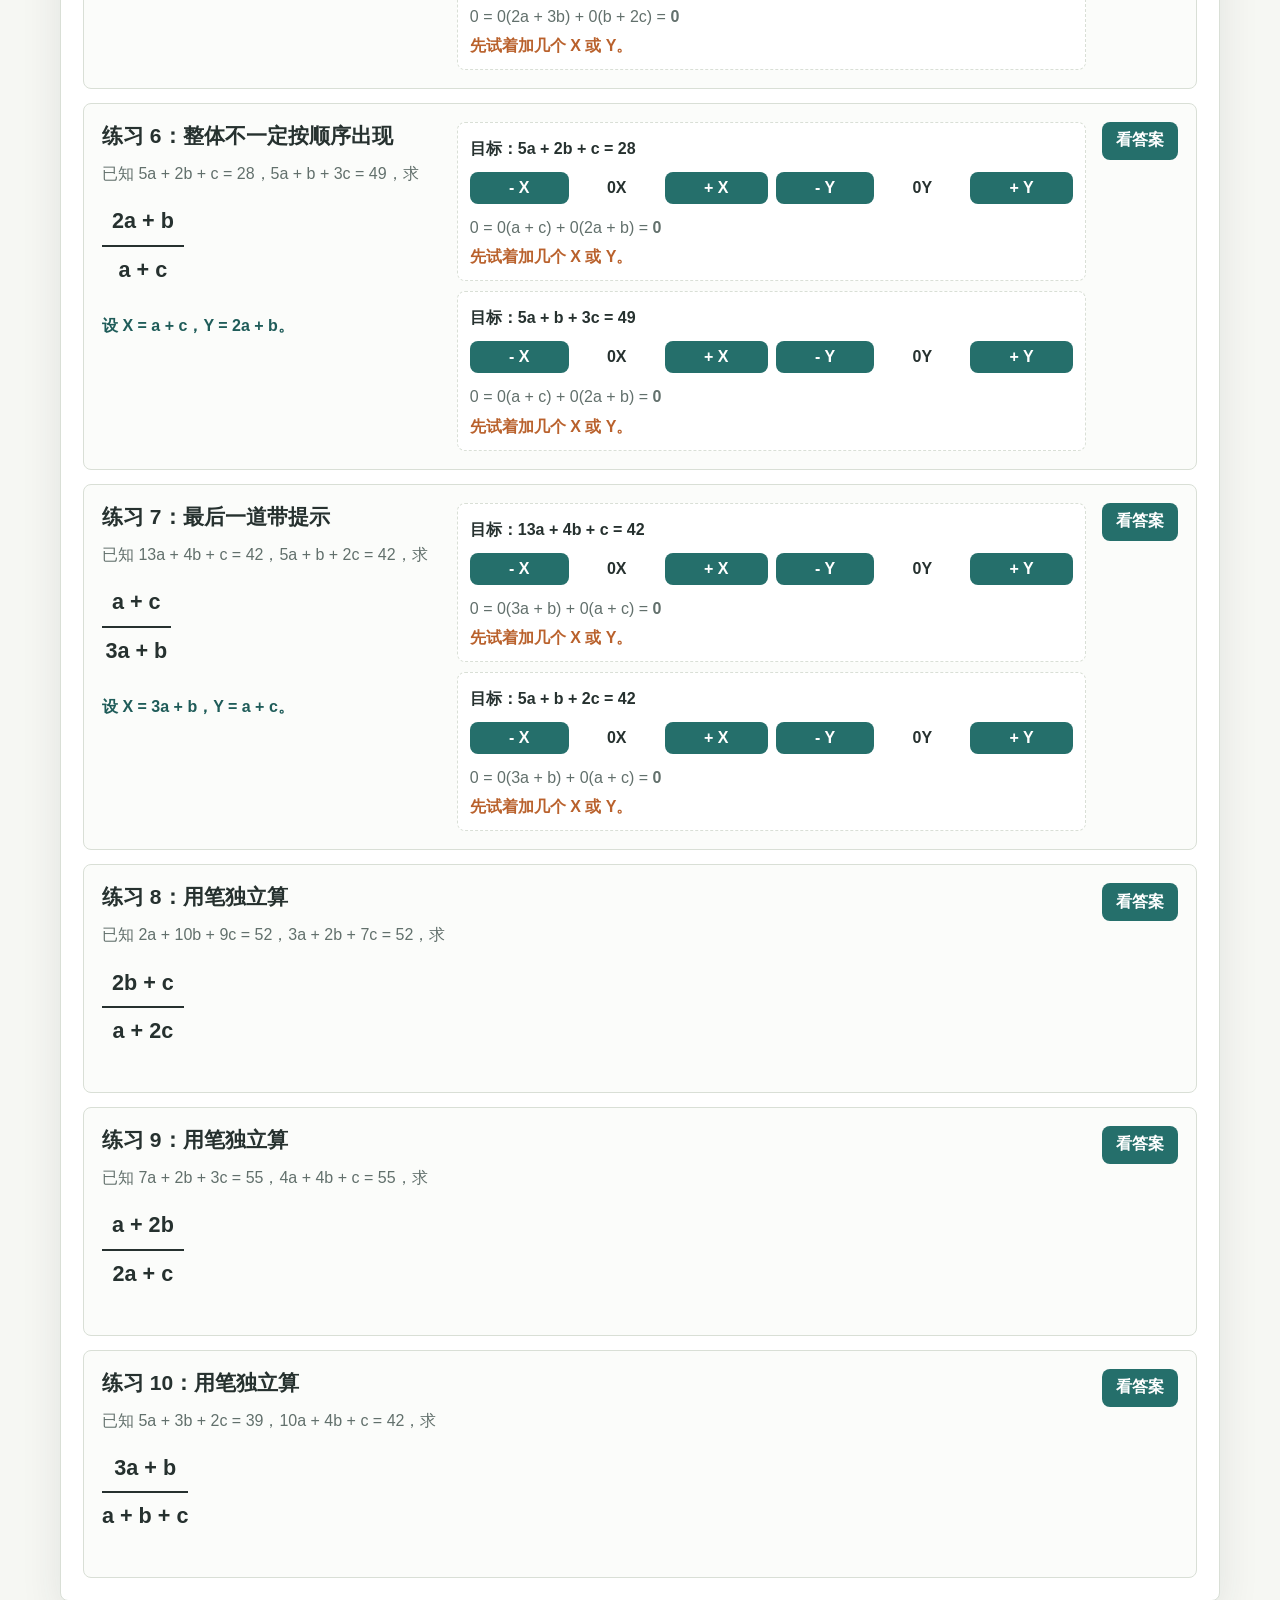
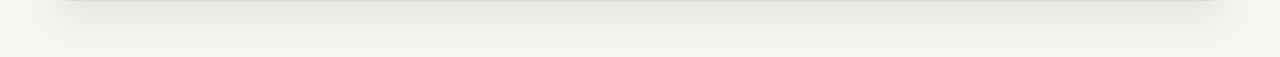
==== commit a6809aac: "feat(01): 交换X/Y定义, 按钮显示整体定义, 标记a/c颜色" ====
--- a/topics/01_algebra-substitution/index.html
+++ b/topics/01_algebra-substitution/index.html
@@ -27,10 +27,10 @@
         <div class="idea-box">
           <p class="section-label">先看目标</p>
           <div class="block-row">
-            <span class="math-block blue">X = a + 2b</span>
-            <span class="math-block red">Y = 3b + c</span>
+            <span class="math-block blue">X = 3b + <span class="var var-c">c</span></span>
+            <span class="math-block red">Y = <span class="var var-a">a</span> + 2b</span>
           </div>
-          <p>题目要求的就是 <strong>Y / X</strong>。</p>
+          <p>题目要求的就是 <strong>X / Y</strong>。</p>
         </div>
       </section>
 
@@ -43,15 +43,15 @@
               <p>用 X 和 Y 拼出 2a + 13b + 3c。</p>
             </div>
           </div>
-          <div class="target-line">目标：2a + 13b + 3c = 90</div>
+          <div class="target-line">目标：2<span class="var var-a">a</span> + 13b + 3<span class="var var-c">c</span> = 90</div>
           <div class="builder" data-builder="first">
             <div class="controls">
-              <button type="button" data-action="minus-x">- X</button>
+              <button type="button" data-action="minus-x"><span class="btn-op">− X</span><span class="btn-def">3b + <span class="var var-c">c</span></span></button>
               <span class="count-pill"><span data-count="x">0</span> 个 X</span>
-              <button type="button" data-action="plus-x">+ X</button>
-              <button type="button" data-action="minus-y">- Y</button>
+              <button type="button" data-action="plus-x"><span class="btn-op">+ X</span><span class="btn-def">3b + <span class="var var-c">c</span></span></button>
+              <button type="button" data-action="minus-y"><span class="btn-op">− Y</span><span class="btn-def"><span class="var var-a">a</span> + 2b</span></button>
               <span class="count-pill"><span data-count="y">0</span> 个 Y</span>
-              <button type="button" data-action="plus-y">+ Y</button>
+              <button type="button" data-action="plus-y"><span class="btn-op">+ Y</span><span class="btn-def"><span class="var var-a">a</span> + 2b</span></button>
             </div>
             <div class="expanded" data-expanded></div>
             <div class="match-status" data-status></div>
@@ -66,15 +66,15 @@
               <p>用 X 和 Y 拼出 3a + 9b + c。</p>
             </div>
           </div>
-          <div class="target-line">目标：3a + 9b + c = 72</div>
+          <div class="target-line">目标：3<span class="var var-a">a</span> + 9b + <span class="var var-c">c</span> = 72</div>
           <div class="builder" data-builder="second">
             <div class="controls">
-              <button type="button" data-action="minus-x">- X</button>
+              <button type="button" data-action="minus-x"><span class="btn-op">− X</span><span class="btn-def">3b + <span class="var var-c">c</span></span></button>
               <span class="count-pill"><span data-count="x">0</span> 个 X</span>
-              <button type="button" data-action="plus-x">+ X</button>
-              <button type="button" data-action="minus-y">- Y</button>
+              <button type="button" data-action="plus-x"><span class="btn-op">+ X</span><span class="btn-def">3b + <span class="var var-c">c</span></span></button>
+              <button type="button" data-action="minus-y"><span class="btn-op">− Y</span><span class="btn-def"><span class="var var-a">a</span> + 2b</span></button>
               <span class="count-pill"><span data-count="y">0</span> 个 Y</span>
-              <button type="button" data-action="plus-y">+ Y</button>
+              <button type="button" data-action="plus-y"><span class="btn-op">+ Y</span><span class="btn-def"><span class="var var-a">a</span> + 2b</span></button>
             </div>
             <div class="expanded" data-expanded></div>
             <div class="match-status" data-status></div>
--- a/topics/01_algebra-substitution/style.css
+++ b/topics/01_algebra-substitution/style.css
@@ -96,6 +96,23 @@
 
 .math-block.red {
   background: #b44747;
+}
+
+/* a、c 两个“整体标记”用颜色凸显：c 呼应蓝盒子 X，a 呼应红盒子 Y */
+.var {
+  padding: 0 5px;
+  border-radius: 5px;
+  font-weight: 900;
+}
+
+.var-a {
+  background: #ffe3c2;
+  color: #b3520c;
+}
+
+.var-c {
+  background: #cdeee4;
+  color: #0c6b58;
 }
 
 .workspace {
@@ -175,6 +192,25 @@
   background: var(--accent-strong);
 }
 
+.controls button {
+  display: flex;
+  flex-direction: column;
+  align-items: center;
+  justify-content: center;
+  gap: 2px;
+  padding: 6px 4px;
+  line-height: 1.2;
+}
+
+.btn-op {
+  font-size: 15px;
+}
+
+.btn-def {
+  font-size: 12px;
+  font-weight: 700;
+}
+
 .controls button:disabled,
 .primary-action:disabled {
   cursor: not-allowed;
